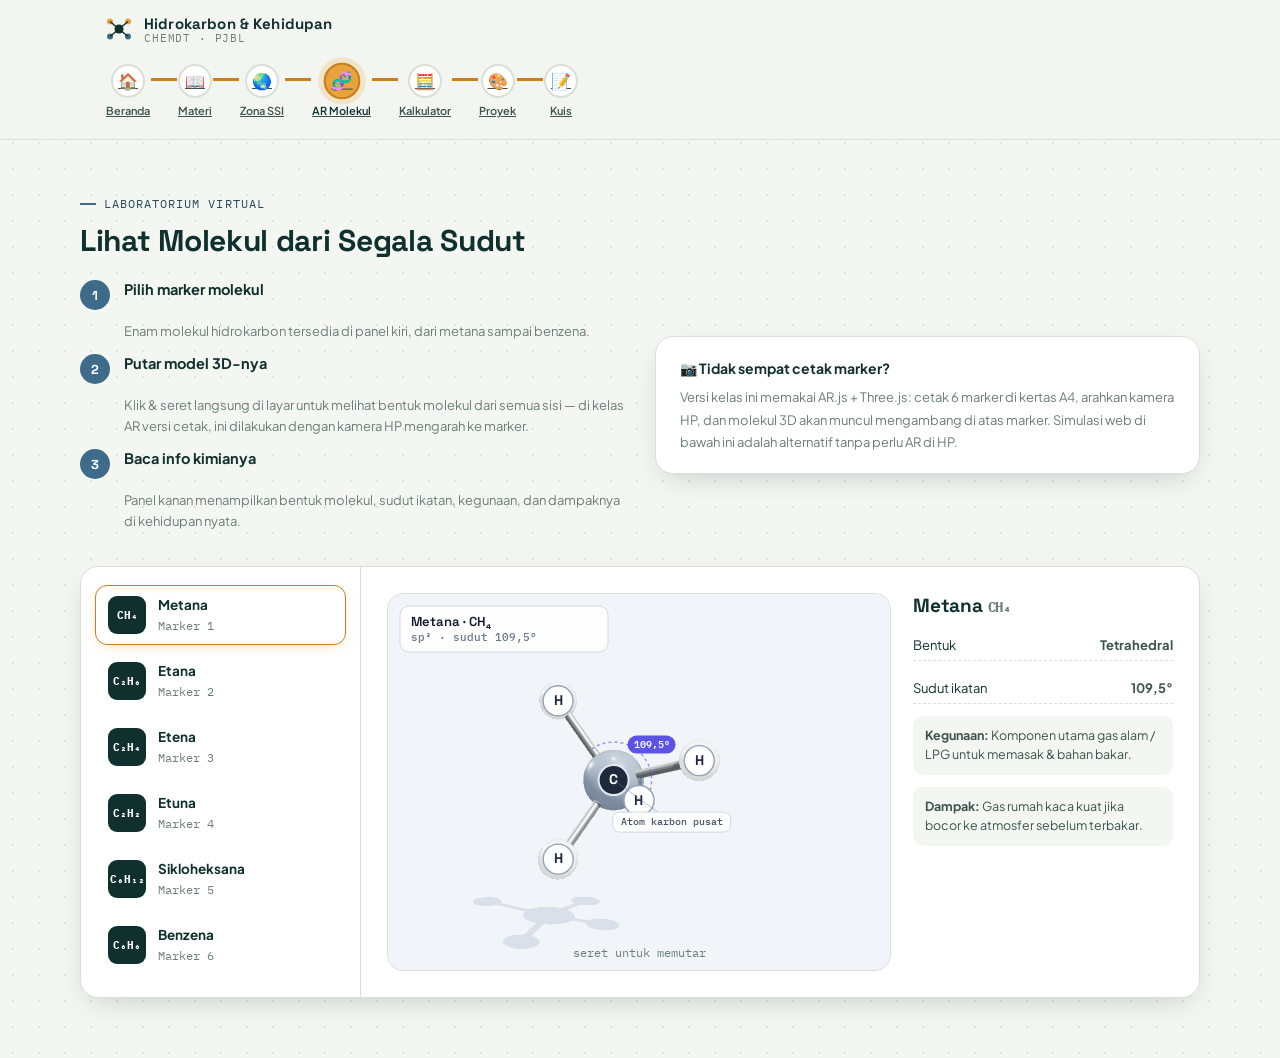
==== ar-molekul.html @ 7a9ce879 "Add files via upload" ====
<!DOCTYPE html>
<html lang="id">
<head>
<meta charset="UTF-8">
<meta name="viewport" content="width=device-width, initial-scale=1.0">
<title>AR Molekul — Hidrokarbon & Kehidupan — ChemDT-PjBL</title>
<link rel="preconnect" href="https://fonts.googleapis.com">
<link href="https://fonts.googleapis.com/css2?family=Space+Grotesk:wght@400;500;600;700&family=Plus+Jakarta+Sans:wght@400;500;600;700;800&family=IBM+Plex+Mono:wght@400;500;600&display=swap" rel="stylesheet">
<link rel="stylesheet" href="styles.css">
</head>
<body>
<header class="top">
  <div class="brand-row">
    <div class="brand">
      <svg viewBox="0 0 40 40"><circle cx="20" cy="20" r="6" fill="#10302E"/><circle cx="8" cy="10" r="4" fill="#E8A33D"/><circle cx="32" cy="10" r="4" fill="#E8A33D"/><circle cx="8" cy="30" r="4" fill="#3E6B8A"/><circle cx="32" cy="30" r="4" fill="#3E6B8A"/><line x1="20" y1="20" x2="8" y2="10" stroke="#10302E" stroke-width="2"/><line x1="20" y1="20" x2="32" y2="10" stroke="#10302E" stroke-width="2"/><line x1="20" y1="20" x2="8" y2="30" stroke="#10302E" stroke-width="2"/><line x1="20" y1="20" x2="32" y2="30" stroke="#10302E" stroke-width="2"/></svg>
      <div class="brand-text">
        <b>Hidrokarbon &amp; Kehidupan</b>
        <span>ChemDT · PjBL</span>
      </div>
    </div>
  </div>
  <nav class="chain" aria-label="Navigasi halaman"><div class="chain-track"><a class="chain-node" href="index-v7.html"><span class="atom" aria-hidden="true">🏠</span><span class="lbl">Beranda</span></a><div class="bond filled" aria-hidden="true"></div><a class="chain-node" href="materi.html"><span class="atom" aria-hidden="true">📖</span><span class="lbl">Materi</span></a><div class="bond filled" aria-hidden="true"></div><a class="chain-node" href="zona-ssi.html"><span class="atom" aria-hidden="true">🌏</span><span class="lbl">Zona SSI</span></a><div class="bond filled" aria-hidden="true"></div><a class="chain-node active" href="ar-molekul.html" aria-current="page"><span class="atom" aria-hidden="true">🧬</span><span class="lbl">AR Molekul</span></a><div class="bond filled" aria-hidden="true"></div><a class="chain-node" href="kalkulator.html"><span class="atom" aria-hidden="true">🧮</span><span class="lbl">Kalkulator</span></a><div class="bond filled" aria-hidden="true"></div><a class="chain-node" href="proyek.html"><span class="atom" aria-hidden="true">🎨</span><span class="lbl">Proyek</span></a><div class="bond filled" aria-hidden="true"></div><a class="chain-node" href="kuis.html"><span class="atom" aria-hidden="true">📝</span><span class="lbl">Kuis</span></a></div></nav>
</header>
<section class="view active" id="view-ar">
  <div class="wrap section-pad">
    <div class="eyebrow">Laboratorium virtual</div>
    <h2 style="font-size:30px;">Lihat Molekul dari Segala Sudut</h2>

    <div class="ar-intro">
      <div class="ar-steps">
        <div class="ar-step"><div class="n">1</div><div><b>Pilih marker molekul</b><br><span>Enam molekul hidrokarbon tersedia di panel kiri, dari metana sampai benzena.</span></div></div>
        <div class="ar-step"><div class="n">2</div><div><b>Putar model 3D-nya</b><br><span>Klik &amp; seret langsung di layar untuk melihat bentuk molekul dari semua sisi — di kelas AR versi cetak, ini dilakukan dengan kamera HP mengarah ke marker.</span></div></div>
        <div class="ar-step"><div class="n">3</div><div><b>Baca info kimianya</b><br><span>Panel kanan menampilkan bentuk molekul, sudut ikatan, kegunaan, dan dampaknya di kehidupan nyata.</span></div></div>
      </div>
      <div class="card" style="padding:20px 24px;">
        <b style="font-size:14px;">📷 Tidak sempat cetak marker?</b>
        <p style="font-size:13px; color:var(--muted); margin-top:8px; line-height:1.7;">Versi kelas ini memakai AR.js + Three.js: cetak 6 marker di kertas A4, arahkan kamera HP, dan molekul 3D akan muncul mengambang di atas marker. Simulasi web di bawah ini adalah alternatif tanpa perlu AR di HP.</p>
      </div>
    </div>

    <div class="card molecule-lab">
      <div class="marker-list" id="markerList"></div>
      <div class="lab-stage">
        <div class="viewer" id="viewer">
          <div class="mol-mount" id="moleculeMount"></div>
          <div class="viewer-hint">seret untuk memutar</div>
        </div>
        <div class="info-panel" id="infoPanel"></div>
      </div>
    </div>
  </div>
</section>
<script src="three.js"></script>
<script src="app.js"></script>
</body>
</html>
---- styles.css ----
:root{
    --ink:#10302E;
    --ink-soft:#3C534F;
    --paper:#F3F6F1;
    --paper-dot:rgba(16,48,46,0.10);
    --card:#FFFFFF;
    --amber:#E8A33D;
    --amber-deep:#C97F1E;
    --coral:#E1553F;
    --coral-deep:#B93B29;
    --leaf:#3F8F63;
    --leaf-deep:#2C6B48;
    --slate:#3E6B8A;
    --slate-deep:#274A61;
    --muted:#6C7E79;
    --line:#D9E0D6;
    --radius:18px;
    --shadow: 0 10px 30px -12px rgba(16,48,46,0.25);
    --disp: 'Space Grotesk', sans-serif;
    --body: 'Plus Jakarta Sans', sans-serif;
    --mono: 'IBM Plex Mono', monospace;
  }
  *{box-sizing:border-box;}
  html{scroll-behavior:smooth;}
  body{
    margin:0;
    font-family:var(--body);
    background:
      radial-gradient(circle, var(--paper-dot) 1.4px, transparent 1.4px) 0 0/26px 26px,
      var(--paper);
    color:var(--ink);
    -webkit-font-smoothing:antialiased;
  }
  h1,h2,h3,h4{font-family:var(--disp); margin:0; letter-spacing:-0.01em;}
  p{margin:0;}
  .mono{font-family:var(--mono);}
  a{color:inherit;}
  button{font-family:var(--body); cursor:pointer;}
  ::selection{background:var(--amber); color:var(--ink);}

  /* ---------- layout shells ---------- */
  .wrap{max-width:1120px; margin:0 auto; padding:0 24px;}
  .view{display:none; animation:fadeIn .5s ease;}
  .view.active{display:block;}
  @keyframes fadeIn{from{opacity:0; transform:translateY(8px);} to{opacity:1; transform:translateY(0);}}

  /* ---------- top bar / molecule-chain nav ---------- */
  header.top{
    position:sticky; top:0; z-index:50;
    background:rgba(243,246,241,0.9);
    backdrop-filter:blur(10px);
    border-bottom:1px solid var(--line);
  }
  .brand-row{
    max-width:1120px; margin:0 auto; padding:14px 24px 4px;
    display:flex; align-items:center; justify-content:space-between; gap:16px;
  }
  .brand{display:flex; align-items:center; gap:10px;}
  .brand svg{width:30px;height:30px;flex:none;}
  .brand-text{line-height:1.1;}
  .brand-text b{font-family:var(--disp); font-size:15px; letter-spacing:0.01em;}
  .brand-text span{display:block; font-size:10.5px; color:var(--muted); font-family:var(--mono); text-transform:uppercase; letter-spacing:.08em;}

  nav.chain{
    max-width:1120px; margin:0 auto; padding:6px 8px 12px;
    overflow-x:auto;
  }
  .chain-track{
    display:flex; align-items:center; min-width:max-content; padding:6px 16px;
  }
  .chain-node{
    display:flex; flex-direction:column; align-items:center; gap:6px;
    background:none; border:none; padding:4px 2px; position:relative; flex:none;
    color:var(--ink-soft);
  }
  .chain-node .atom{
    width:34px; height:34px; border-radius:50%;
    background:var(--card); border:2px solid var(--line);
    display:flex; align-items:center; justify-content:center;
    font-size:16px; line-height:1;
    transition:all .2s ease; color:var(--ink-soft);
  }
  .chain-node .lbl{font-size:11px; font-weight:600; white-space:nowrap;}
  .chain-node.active .atom{
    background:var(--amber); border-color:var(--amber-deep); color:var(--ink);
    box-shadow:0 0 0 5px rgba(232,163,61,0.22);
    transform:scale(1.08);
  }
  .chain-node.active .lbl{color:var(--ink);}
  .bond{
    width:26px; height:3px; background:var(--line); flex:none; margin:0 -1px 22px;
    position:relative;
  }
  .bond.filled{background:var(--amber-deep);}

  /* ---------- generic section bits ---------- */
  .eyebrow{
    font-family:var(--mono); font-size:11.5px; letter-spacing:.09em; text-transform:uppercase;
    color:var(--slate-deep); display:flex; align-items:center; gap:8px; margin-bottom:10px;
  }
  .eyebrow::before{content:""; width:16px; height:2px; background:var(--slate); display:inline-block;}
  .section-pad{padding:56px 0 20px;}
  .card{background:var(--card); border-radius:var(--radius); border:1px solid var(--line); box-shadow:var(--shadow);}
  .btn{
    display:inline-flex; align-items:center; gap:8px; border:none; border-radius:999px;
    padding:12px 22px; font-weight:700; font-size:14.5px; transition:transform .15s ease, box-shadow .15s ease;
  }
  .btn:hover{transform:translateY(-2px);}
  .btn-amber{background:var(--amber); color:var(--ink); box-shadow:0 6px 18px -6px rgba(232,163,61,0.6);}
  .btn-leaf{background:var(--leaf); color:#fff; box-shadow:0 6px 18px -6px rgba(63,143,99,0.55);}
  .btn-coral{background:var(--coral); color:#fff; box-shadow:0 6px 18px -6px rgba(225,85,63,0.5);}
  .btn-ghost{background:transparent; color:var(--ink); border:1.5px solid var(--line);}
  .btn-ghost:hover{border-color:var(--ink);}

  /* ================= BERANDA ================= */
  .hero{
    display:grid; grid-template-columns:1.1fr 0.9fr; gap:40px; align-items:center;
    padding:64px 0 30px;
  }
  .hero h1{font-size:44px; line-height:1.05; margin-bottom:18px;}
  .hero h1 em{font-style:normal; color:var(--leaf-deep); position:relative;}
  .hero p.lead{font-size:17px; color:var(--ink-soft); max-width:46ch; margin-bottom:26px;}
  .hero-ctas{display:flex; gap:12px; flex-wrap:wrap;}
  .hero-visual{
    position:relative; aspect-ratio:1/1; min-height:320px; width:100%; max-width:420px; margin:0 auto;
    background:radial-gradient(circle at 30% 25%, #fff, var(--paper) 70%);
    border-radius:28px; border:1px solid var(--line); box-shadow:var(--shadow);
    display:flex; align-items:center; justify-content:center; overflow:hidden;
  }
  .hero-visual svg{width:88%; height:88%;}
  .video-card{
    display:flex; gap:16px; align-items:center; margin-top:34px; padding:18px 20px;
    width:100%; text-align:left; color:var(--ink); background:var(--card);
    border:1px solid var(--line); cursor:pointer;
  }
  .play-btn{
    width:52px; height:52px; border-radius:50%; background:var(--ink); color:#fff; flex:none;
    display:flex; align-items:center; justify-content:center; transition:transform .2s;
  }
  .video-card:hover .play-btn{transform:scale(1.08);}
  .video-card b{font-size:15.5px;}
  .video-card span{font-size:13px; color:var(--muted);}
  .video-dialog{
    width:min(900px, calc(100% - 32px)); max-width:none; max-height:calc(100% - 32px);
    padding:18px; border:1px solid var(--line); border-radius:16px;
    background:var(--card); color:var(--ink); box-shadow:var(--shadow);
  }
  .video-dialog::backdrop{background:rgba(16,48,46,.78); backdrop-filter:blur(4px);}
  .video-dialog-head{display:flex; justify-content:space-between; align-items:center; gap:16px; margin-bottom:14px;}
  .video-dialog-head b{font-family:var(--disp); font-size:16px;}
  .video-dialog-close{padding:8px 12px; border:1px solid var(--line); border-radius:8px; background:var(--paper); color:var(--ink); font-weight:700;}
  .video-dialog video{display:block; width:100%; max-height:calc(100vh - 120px); aspect-ratio:16/9; background:#101412; border-radius:10px;}

  .intro-grid{display:grid; grid-template-columns:repeat(3,1fr); gap:18px; margin:44px 0;}
  .intro-card{padding:24px; cursor:pointer; transition:transform .18s ease, box-shadow .18s ease;}
  .intro-card:hover{transform:translateY(-4px);}
  .intro-card .ic{width:42px;height:42px; border-radius:12px; display:flex;align-items:center;justify-content:center; margin-bottom:14px;}
  .intro-card h3{font-size:17px; margin-bottom:6px;}
  .intro-card p{font-size:13.5px; color:var(--muted); line-height:1.5;}

  .stats-row{
    display:grid; grid-template-columns:repeat(3,1fr); gap:18px; margin:14px 0 50px;
  }
  .stat{padding:26px 22px; text-align:left;}
  .stat b{font-family:var(--disp); font-size:34px; display:block; color:var(--coral-deep);}
  .stat span{font-size:13px; color:var(--muted);}

  footer.site{
    background:var(--ink); color:#EAF1EC; padding:40px 0; margin-top:40px; border-radius:24px 24px 0 0;
  }
  footer.site .wrap{display:flex; justify-content:space-between; align-items:center; flex-wrap:wrap; gap:14px;}
  footer.site a{font-size:13px; color:#B9CFC7; text-decoration:none;}
  footer.site .fmeta{font-size:12px; color:#7E9990; margin-top:4px;}

  /* ================= MATERI ================= */
  .materi-layout{display:grid; grid-template-columns:220px 1fr; gap:36px; align-items:start;}
  .materi-nav{position:sticky; top:130px; display:flex; flex-direction:column; gap:4px;}
  .materi-nav a{
    padding:9px 12px; border-radius:10px; font-size:13.5px; font-weight:600; color:var(--ink-soft);
    text-decoration:none; border-left:2px solid transparent;
  }
  .materi-nav a:hover{background:#fff; color:var(--ink);}
  .materi-block{padding:28px; margin-bottom:20px; scroll-margin-top:130px;}
  .materi-block h2{font-size:22px; margin-bottom:6px;}
  .materi-block .sub{color:var(--muted); font-size:14px; margin-bottom:18px;}
  .atom-demo{
    display:grid; grid-template-columns:200px 1fr; gap:26px; align-items:center;
  }
  .atomc-wrap{
    aspect-ratio:1/1; border-radius:16px; background:var(--paper); border:1px solid var(--line);
    display:flex; align-items:center; justify-content:center; perspective:600px;
  }
  .atomc-wrap svg{transform-style:preserve-3d; animation:spinY 9s linear infinite;}
  @keyframes spinY{from{transform:rotateY(0deg);} to{transform:rotateY(360deg);}}
  ul.trait{margin:0; padding-left:18px; font-size:14.5px; line-height:1.9; color:var(--ink-soft);}
  table.formula-table{width:100%; border-collapse:collapse; font-size:14px; margin-top:6px;}
  table.formula-table th, table.formula-table td{padding:10px 12px; border-bottom:1px solid var(--line); text-align:left;}
  table.formula-table th{font-family:var(--mono); font-size:11.5px; text-transform:uppercase; letter-spacing:.05em; color:var(--muted);}
  .formula-badge{
    display:inline-block; font-family:var(--mono); font-weight:600; font-size:15px;
    background:var(--paper); border:1px solid var(--line); border-radius:8px; padding:3px 9px;
  }
  .isomer-toggle{display:flex; gap:10px; margin-bottom:16px;}
  .isomer-toggle button{
    padding:9px 16px; border-radius:999px; border:1.5px solid var(--line); background:#fff; font-size:13.5px; font-weight:700;
  }
  .isomer-toggle button.active{background:var(--slate); color:#fff; border-color:var(--slate-deep);}
  .isomer-view{display:none; grid-template-columns:1fr 1fr; gap:20px; align-items:center;}
  .isomer-view.active{display:grid;}
  .isomer-chain{font-family:var(--mono); font-size:15px; background:var(--paper); border-radius:12px; padding:16px; text-align:center; border:1px solid var(--line);}
  .combustion-grid{display:grid; grid-template-columns:1fr 1fr; gap:16px;}
  .combustion-box{padding:18px; border-radius:14px; font-size:13.5px;}
  .combustion-box.good{background:#EAF6EE; border:1px solid #BFE3CC;}
  .combustion-box.bad{background:#FCEAE7; border:1px solid #F3C3BA;}
  .combustion-box b{display:block; margin-bottom:8px; font-size:14.5px;}
  .combustion-box .eqn{font-family:var(--mono); font-size:13px; display:block; margin-top:6px;}
  .mini-quiz{padding:22px 24px;}
  .mq-item{margin-bottom:16px;}
  .mq-item p.q{font-weight:700; font-size:14.5px; margin-bottom:10px;}
  .mq-opts{display:flex; flex-wrap:wrap; gap:8px;}
  .mq-opt{
    padding:8px 14px; border-radius:10px; border:1.5px solid var(--line); background:#fff; font-size:13px; font-weight:600;
  }
  .mq-opt.correct{background:#DFF3E4; border-color:var(--leaf);}
  .mq-opt.wrong{background:#FBE1DC; border-color:var(--coral);}

  /* ---------- materi: gambar, figur, 3D, kotak aktivitas ---------- */
  .materi-block h3{font-size:16.5px; margin:24px 0 8px;}
  .materi-block h3:first-of-type{margin-top:8px;}
  .materi-block p{font-size:14.5px; line-height:1.85; color:var(--ink-soft); margin-bottom:10px;}
  .materi-block p + p{margin-top:0;}
  .fig{
    background:var(--paper); border:1px solid var(--line); border-radius:14px;
    padding:16px 14px 12px; text-align:center; margin:14px 0;
  }
  .fig svg{max-width:100%; height:auto; display:block; margin:0 auto;}
  .fig .cap{
    font-family:var(--mono); font-size:11.5px; color:var(--muted);
    margin-top:10px; line-height:1.6;
  }
  .fig-grid{display:grid; grid-template-columns:repeat(auto-fit,minmax(210px,1fr)); gap:14px; margin:14px 0;}
  .fig-grid .fig{margin:0;}

  .mol3d{background:#fff; border:1px solid var(--line); border-radius:14px; overflow:hidden;}
  .mol3d .m3-frame{
    position:relative; aspect-ratio:4/3; background:
      radial-gradient(circle at 50% 32%, #FFFFFF 0%, #F1F5F8 55%, #E3EAEF 100%);
    display:flex; align-items:center; justify-content:center;
    cursor:grab; touch-action:none; overflow:hidden;
  }
  .mol3d .m3-frame:active{cursor:grabbing;}
  .mol-canvas{position:absolute; inset:0; width:100%; height:100%; display:block;}
  .mol-overlay{position:absolute; inset:0; pointer-events:none;}
  .mol-mount{position:absolute; inset:0; cursor:grab; touch-action:none;}
  .mol-mount:active{cursor:grabbing;}
  .hero-mol{position:absolute; inset:0;}
  .hero-visual svg.hero-orbit{position:absolute; inset:0; width:100%; height:100%; z-index:0;}
  .hero-visual .mol-mount{z-index:1;}
  .hero-badge{
    position:absolute; left:16px; bottom:16px; z-index:2; pointer-events:none;
    background:rgba(255,255,255,.88); border:1px solid var(--line); border-radius:12px;
    padding:8px 12px; line-height:1.35; backdrop-filter:blur(3px);
  }
  .hero-badge b{display:block; font-family:var(--disp); font-size:13px; color:var(--ink);}
  .hero-badge span{font-family:var(--mono); font-size:10px; color:var(--muted);}
  .hero-chip{
    position:absolute; z-index:2; pointer-events:none;
    font-family:var(--mono); font-size:10.5px; color:var(--ink-soft);
    background:rgba(255,255,255,.85); border:1px solid var(--line);
    border-radius:999px; padding:5px 11px;
  }
  .hero-chip.hc-1{top:18px; right:18px;}
  .hero-chip.hc-2{top:56px; right:34px;}
  .build-stamp{
    position:absolute; right:14px; bottom:12px; z-index:3; pointer-events:none;
    font-family:var(--mono); font-size:9px; color:var(--muted); opacity:.75;
  }
  .mol3d .m3-hint{
    position:absolute; bottom:7px; left:0; right:0; text-align:center;
    font-family:var(--mono); font-size:10px; color:var(--muted); pointer-events:none;
  }
  .mol3d .m3-spin{
    position:absolute; top:8px; right:8px; z-index:5;
    width:28px; height:28px; border-radius:50%; border:1px solid var(--line);
    background:rgba(255,255,255,.85); font-size:13px; line-height:1; color:var(--ink-soft);
  }
  .mol3d .m3-spin.off{opacity:.45;}
  .atom-sphere.Cl{background:radial-gradient(circle at 35% 30%, #7ED08F, #2C6B48);}
  .mol3d .m3-cap{
    padding:9px 12px; border-top:1px solid var(--line);
    font-size:12px; display:flex; justify-content:space-between; gap:8px; align-items:center;
  }
  .mol3d .m3-cap b{font-family:var(--disp);}
  .mol3d .m3-cap a{font-family:var(--mono); font-size:11px; color:var(--slate); text-decoration:none;}
  .mol3d .m3-cap a:hover{text-decoration:underline;}
  .mol-grid{display:grid; grid-template-columns:repeat(auto-fit,minmax(200px,1fr)); gap:14px; margin:14px 0;}
  .online-note{
    font-family:var(--mono); font-size:11px; color:var(--muted);
    background:var(--paper); border:1px dashed var(--line); border-radius:10px;
    padding:8px 12px; margin:10px 0 0;
  }

  .box{border-radius:14px; padding:16px 18px; margin:16px 0; font-size:14px; line-height:1.8;}
  .box .tag{
    display:inline-block; font-family:var(--disp); font-size:11.5px; font-weight:700;
    letter-spacing:.04em; text-transform:uppercase; color:#fff;
    padding:4px 12px; border-radius:999px; margin-bottom:10px;
  }
  .box.contoh{background:#EAF1F6; border:1px solid #C4D8E5;}
  .box.contoh .tag{background:var(--slate-deep);}
  .box.latihan{background:#FDF3E3; border:1px solid #F0D9AE;}
  .box.latihan .tag{background:var(--amber-deep);}
  .box.info{background:#EAF6EE; border:1px solid #BFE3CC;}
  .box.info .tag{background:var(--leaf-deep);}
  .box.diskusi{background:#FCEEEB; border:1px solid #F3CEC5;}
  .box.diskusi .tag{background:var(--coral-deep);}
  .box ol, .box ul{margin:6px 0 0; padding-left:20px;}
  .box li{margin-bottom:4px;}
  .box b.solve{display:block; margin-top:10px;}

  ol.rules{margin:8px 0 0; padding-left:20px; font-size:14.5px; line-height:1.85; color:var(--ink-soft);}
  ol.rules li{margin-bottom:7px;}
  ol.rules b{color:var(--ink);}
  .rx{
    font-family:var(--mono); font-size:13.5px; background:var(--paper);
    border:1px solid var(--line); border-radius:10px; padding:11px 14px;
    margin:10px 0; display:block; overflow-x:auto; white-space:nowrap;
  }
  .rx .lbl{color:var(--muted); font-size:11px; display:block; white-space:normal; margin-bottom:4px;}
  .tab-toggle{display:flex; gap:8px; flex-wrap:wrap; margin:14px 0 12px;}
  .tab-toggle button{
    padding:7px 14px; border-radius:999px; border:1.5px solid var(--line);
    background:#fff; font-size:12.5px; font-weight:600; color:var(--ink-soft);
  }
  .tab-toggle button.active{background:var(--slate); color:#fff; border-color:var(--slate-deep);}
  .tab-pane{display:none;}
  .tab-pane.active{display:block;}
  .two-col{display:grid; grid-template-columns:1fr 1fr; gap:16px; align-items:start;}
  .pill{
    display:inline-block; font-family:var(--mono); font-size:11px; padding:3px 9px;
    border-radius:999px; background:var(--paper); border:1px solid var(--line); color:var(--ink-soft);
    margin:0 4px 4px 0;
  }

  /* ================= ZONA SSI ================= */
  .case-grid{display:grid; grid-template-columns:repeat(3,1fr); gap:18px; margin:26px 0 10px;}
  .case-card{padding:0; overflow:hidden; cursor:pointer; transition:transform .18s ease;}
  .case-card:hover{transform:translateY(-4px);}
  .case-top{height:120px; display:flex; align-items:center; justify-content:center; font-size:40px;}
  .case-top.c1{background:linear-gradient(135deg,#1F3A44,#3E6B8A);}
  .case-top.c2{background:linear-gradient(135deg,#5C4A2E,#C97F1E);}
  .case-top.c3{background:linear-gradient(135deg,#274A2E,#3F8F63);}
  .case-body{padding:18px 20px;}
  .case-body b{font-size:14px; font-family:var(--mono); color:var(--muted); text-transform:uppercase; letter-spacing:.04em;}
  .case-body h3{font-size:17px; margin:6px 0 8px;}
  .case-body p{font-size:13.5px; color:var(--muted);}

  .case-detail{display:none; padding:32px; margin-top:8px;}
  .case-detail.active{display:block; animation:fadeIn .4s ease;}
  .case-detail h2{font-size:24px; margin-bottom:4px;}
  .case-detail .kicker{font-size:13px; color:var(--muted); margin-bottom:20px;}
  .fact-grid{display:grid; grid-template-columns:repeat(auto-fit,minmax(150px,1fr)); gap:12px; margin:18px 0 22px;}
  .fact{background:var(--paper); border-radius:12px; padding:14px 16px; border:1px solid var(--line);}
  .fact b{display:block; font-size:20px; font-family:var(--disp);}
  .fact span{font-size:12px; color:var(--muted);}
  .kimia-box{background:#EFF4F0; border:1px dashed var(--slate); border-radius:14px; padding:18px 20px; font-size:14px; line-height:1.75; margin:18px 0;}
  .kimia-box .eqn{font-family:var(--mono); display:block; margin:6px 0; font-size:14.5px; color:var(--slate-deep);}
  .dilema-grid{display:grid; grid-template-columns:repeat(3,1fr); gap:14px; margin:16px 0 22px;}
  .dilema-card{background:#fff; border:1px solid var(--line); border-radius:14px; padding:16px; font-size:13.5px;}
  .dilema-card b{display:block; font-family:var(--disp); font-size:13px; color:var(--coral-deep); margin-bottom:6px;}
  .forum-box textarea{
    width:100%; min-height:80px; border-radius:12px; border:1.5px solid var(--line); padding:12px 14px; font-family:var(--body); font-size:14px; resize:vertical;
  }
  .forum-list{margin-top:14px; display:flex; flex-direction:column; gap:10px;}
  .forum-item{background:var(--paper); border-radius:12px; padding:12px 14px; font-size:13.5px;}
  .forum-item b{font-size:12.5px; color:var(--slate-deep); display:block; margin-bottom:3px;}

  /* ================= ZONA SSI: MEDIA BERITA ================= */
  .ssi-media{--ssi-accent:var(--coral);--ssi-accent-ink:var(--coral-deep);--ssi-tint:#FCEAE7;}
  .ssi-media .wrap{max-width:1000px;}
  .ssi-lead-band{background:var(--ink); color:#EAF1EC; padding:44px 0 30px;}
  .ssi-kicker,.ssi-eyebrow{font-family:var(--mono); font-size:11px; text-transform:uppercase; letter-spacing:.07em;}
  .ssi-kicker{color:#B9CFC7; margin-bottom:12px;}
  .ssi-lead-band h1{font-size:clamp(28px, 4vw, 40px); line-height:1.14; max-width:800px; margin:0 0 12px;}
  .ssi-deck{font-size:16px; line-height:1.7; color:#D1DED8; max-width:680px;}
  .ssi-topic-nav{display:flex; margin-top:28px; border-top:1px solid rgba(234,241,236,.22);}
  .ssi-topic-nav a{flex:1; padding:14px 12px 0 0; color:#D1DED8; text-decoration:none; font-size:13px; border-right:1px solid rgba(234,241,236,.22);}
  .ssi-topic-nav a+a{padding-left:16px;}
  .ssi-topic-nav a:last-child{border:0;}
  .ssi-topic-nav a span{display:block; color:var(--amber); font-family:var(--mono); font-size:11px; margin-bottom:3px;}
  .ssi-topic-nav a:hover{color:#fff;}
  .ssi-intro{padding-top:32px; padding-bottom:8px;}
  .ssi-intro p{max-width:760px; font-size:16px; line-height:1.8; color:var(--ink-soft);}
  .ssi-topic{--ssi-accent:var(--coral);--ssi-accent-ink:var(--coral-deep);--ssi-tint:#FCEAE7; padding:42px 0 24px; scroll-margin-top:120px;}
  .ssi-topic.ssi-fuel{--ssi-accent:var(--slate);--ssi-accent-ink:var(--slate-deep);--ssi-tint:#EFF4F5;}
  .ssi-topic.ssi-plastic{--ssi-accent:var(--leaf);--ssi-accent-ink:var(--leaf-deep);--ssi-tint:#EAF6EE;}
  .ssi-topic-head{display:flex; align-items:center; gap:16px; border-bottom:2px solid var(--ssi-accent); padding-bottom:18px; margin-bottom:24px;}
  .ssi-topic-mark{width:42px; aspect-ratio:1; border-radius:50%; background:var(--ssi-tint); color:var(--ssi-accent-ink); display:grid; place-items:center; font-family:var(--mono); font-size:12px; font-weight:700; flex:none;}
  .ssi-eyebrow{color:var(--ssi-accent-ink); margin:0 0 6px;}
  .ssi-topic-head h2{font-size:27px; color:var(--ssi-accent-ink);}
  .ssi-photo{max-width:760px; margin:0 0 24px;}
  .ssi-photo img{display:block; width:100%; max-height:430px; object-fit:cover; border-radius:12px; background:var(--line);}
  .ssi-photo figcaption{font-size:12px; color:var(--muted); margin-top:8px; line-height:1.6;}
  .ssi-photo figcaption a{color:var(--slate-deep);}
  .ssi-stats{display:grid; grid-template-columns:repeat(4,minmax(0,1fr)); border-top:1px solid var(--line); border-bottom:1px solid var(--line); margin:0 0 28px;}
  .ssi-stats div{padding:16px 14px; border-right:1px solid var(--line);}
  .ssi-stats div:first-child{padding-left:0;}
  .ssi-stats div:last-child{border:0;}
  .ssi-stats b{display:block; color:var(--ssi-accent-ink); font-family:var(--disp); font-size:24px; line-height:1.2;}
  .ssi-stats span{display:block; color:var(--muted); font-size:12px; line-height:1.5; margin-top:6px;}
  .ssi-lede{max-width:760px; font-family:var(--disp); font-size:19px; font-weight:600; line-height:1.5; margin:0 0 14px;}
  .ssi-copy{max-width:760px; color:var(--ink-soft); font-size:14.5px; line-height:1.85; margin:0 0 12px;}
  .ssi-bars{max-width:650px; margin:26px 0 30px;}
  .ssi-bar-label{display:flex; justify-content:space-between; gap:16px; color:var(--ink-soft); font-size:12.5px; margin:12px 0 5px;}
  .ssi-bar-label b{font-family:var(--mono); color:var(--ssi-accent-ink); white-space:nowrap;}
  .ssi-bar{height:9px; background:var(--line); border-radius:99px; overflow:hidden;}
  .ssi-bar i{display:block; height:100%; background:var(--ssi-accent); border-radius:inherit;}
  .ssi-chem{max-width:760px; padding:20px 22px; margin:24px 0; background:var(--ssi-tint); border-left:4px solid var(--ssi-accent);}
  .ssi-chem h3,.ssi-discussion h3{font-size:15px; margin:0 0 10px; color:var(--ssi-accent-ink);}
  .ssi-chem ul{margin:0; padding-left:19px; font-size:13.5px; line-height:1.75;}
  .ssi-chem li+li{margin-top:6px;}
  .ssi-debate{max-width:760px; display:grid; grid-template-columns:1fr 1fr; gap:1px; background:var(--line); margin:26px 0; border:1px solid var(--line);}
  .ssi-debate>div{background:var(--card); padding:17px 19px;}
  .ssi-debate h3{font-family:var(--body); font-size:13px; margin:0 0 6px; color:var(--ssi-accent-ink);}
  .ssi-debate p{font-size:13px; line-height:1.7; color:var(--ink-soft);}
  .ssi-discussion{max-width:760px; margin:26px 0;}
  .ssi-discussion h3{color:var(--ink);}
  .ssi-discussion ol{padding-left:20px; margin:0;}
  .ssi-discussion li{font-size:13.5px; line-height:1.75; margin:0 0 8px; color:var(--ink-soft);}
  .ssi-sources{max-width:760px; margin:26px 0 6px;}
  .ssi-sources h3{font-family:var(--mono); font-size:10.5px; color:var(--muted); text-transform:uppercase; margin:0 0 8px;}
  .ssi-sources a{display:block; padding:9px 0; border-top:1px solid var(--line); text-decoration:none; font-size:13px; color:var(--slate-deep);}
  .ssi-sources a:hover{text-decoration:underline;}
  .ssi-sources a span{display:block; color:var(--muted); font-size:11px; margin-top:2px;}
  .ssi-rule{border:0; border-top:1px solid var(--line); margin:20px 0 0;}
  .ssi-footer{margin-top:28px; padding:32px 0 44px; background:#E8EEE8;}
  .ssi-footer h2{font-size:20px; margin-bottom:8px;}
  .ssi-footer p,.ssi-footer ol{max-width:720px; color:var(--ink-soft); font-size:13.5px; line-height:1.75;}
  .ssi-footer ol{padding-left:20px; margin-bottom:0;}

  /* ================= AR / MOLEKUL ================= */
  .ar-intro{display:grid; grid-template-columns:1fr 1fr; gap:30px; align-items:center; margin:20px 0 36px;}
  .ar-steps{display:flex; flex-direction:column; gap:14px;}
  .ar-step{display:flex; gap:14px; align-items:flex-start;}
  .ar-step .n{
    width:30px;height:30px;border-radius:50%; background:var(--slate); color:#fff; flex:none;
    display:flex; align-items:center; justify-content:center; font-family:var(--disp); font-size:13px; font-weight:700;
  }
  .ar-step b{font-size:14.5px; display:block;}
  .ar-step span{font-size:13px; color:var(--muted);}

  .molecule-lab{display:grid; grid-template-columns:280px 1fr; gap:0; overflow:hidden; margin-bottom:40px;}
  .marker-list{border-right:1px solid var(--line); padding:18px 14px; display:flex; flex-direction:column; gap:6px; max-height:560px; overflow:auto;}
  .marker-item{
    display:flex; align-items:center; gap:12px; padding:10px 12px; border-radius:12px; border:1.5px solid transparent;
    background:transparent;
  }
  .marker-item:hover{background:var(--paper);}
  .marker-item.active{background:#fff; border-color:var(--amber-deep); box-shadow:0 4px 14px -6px rgba(232,163,61,0.5);}
  .marker-item .mk{
    width:38px;height:38px; border-radius:9px; background:var(--ink); color:#fff; display:flex; align-items:center;
    justify-content:center; font-family:var(--mono); font-size:11px; font-weight:700; flex:none;
  }
  .marker-item b{font-size:13.5px; display:block;}
  .marker-item span{font-size:11.5px; color:var(--muted); font-family:var(--mono);}

  .lab-stage{padding:26px; display:grid; grid-template-columns:1fr 260px; gap:22px;}
  .viewer{
    aspect-ratio:4/3; border-radius:16px; background:radial-gradient(circle at 50% 40%, #EFF4EC, #E2ECE0 75%);
    border:1px solid var(--line); position:relative; overflow:hidden; cursor:grab;
  }
  .viewer:active{cursor:grabbing;}
  .scene{position:absolute; inset:0; display:flex; align-items:center; justify-content:center; perspective:900px;}
  .molecule-inner{transform-style:preserve-3d; position:relative; width:1px; height:1px;}
  .atom-sphere{
    position:absolute; top:50%; left:50%; border-radius:50%; transform-style:preserve-3d;
    box-shadow:inset -6px -7px 14px rgba(0,0,0,0.35), inset 3px 3px 8px rgba(255,255,255,0.28), 0 6px 14px rgba(16,48,46,0.22);
  }
  .atom-sphere.C{background:radial-gradient(circle at 32% 26%, #8595AB 0%, #4A5A70 38%, #26303F 78%, #161D27 100%);}
  .atom-sphere.H{background:radial-gradient(circle at 32% 26%, #ffffff 0%, #F0F3F5 40%, #C2CCD4 80%, #A6B2BC 100%);}
  .atom-sphere.Cl{background:radial-gradient(circle at 32% 26%, #B9EBC4 0%, #6DC488 40%, #35875A 80%, #22603F 100%);}
  .atom-label{
    position:absolute; inset:0; display:flex; align-items:center; justify-content:center;
    font-family:var(--disp); font-weight:700; letter-spacing:.02em; pointer-events:none;
  }
  .atom-sphere.C > .atom-label, .atom-sphere.Cl > .atom-label{color:rgba(255,255,255,.92); text-shadow:0 1px 2px rgba(0,0,0,.4);}
  .atom-sphere.H > .atom-label{color:#5A6874;}
  .bond-rod{
    position:absolute; top:50%; left:50%; border-radius:6px;
    background:linear-gradient(180deg,#E3E9EE 0%, #B4C0CA 28%, #7F8D9A 70%, #5A6773 100%);
    box-shadow:0 1px 3px rgba(16,48,46,.18);
  }
  .m3-chip{
    position:absolute; top:8px; left:8px; z-index:4; text-align:left;
    background:rgba(255,255,255,.9); border:1px solid var(--line); border-radius:10px;
    padding:6px 10px; line-height:1.35; pointer-events:none; backdrop-filter:blur(3px);
  }
  .m3-chip b{display:block; font-family:var(--disp); font-size:12px; color:var(--ink);}
  .m3-chip span{font-family:var(--mono); font-size:9.5px; color:var(--muted);}
  .m3-stats{
    display:flex; border-top:1px solid var(--line); background:var(--paper);
  }
  .m3-stats div{
    flex:1; padding:7px 8px; text-align:center; border-right:1px solid var(--line);
  }
  .m3-stats div:last-child{border-right:none;}
  .m3-stats .k{display:block; font-family:var(--mono); font-size:8.5px; letter-spacing:.08em; text-transform:uppercase; color:var(--muted);}
  .m3-stats .v{font-family:var(--disp); font-size:10.5px; font-weight:700; color:var(--ink); line-height:1.3;}
  .viewer-hint{position:absolute; bottom:10px; left:0; right:0; text-align:center; font-size:11.5px; color:var(--muted); font-family:var(--mono);}
  .info-panel{display:flex; flex-direction:column; gap:12px;}
  .info-panel h3{font-size:19px;}
  .info-row{font-size:13px; display:flex; justify-content:space-between; border-bottom:1px dashed var(--line); padding:7px 0;}
  .info-row b{color:var(--ink-soft);}
  .info-tag{background:var(--paper); border-radius:10px; padding:10px 12px; font-size:12.5px; color:var(--ink-soft); line-height:1.55;}

  /* ================= KALKULATOR ================= */
  .calc-layout{display:grid; grid-template-columns:1fr 1fr; gap:30px; align-items:start; margin:26px 0 40px;}
  .calc-card{padding:28px;}
  .field{margin-bottom:18px;}
  .field label{font-size:13px; font-weight:700; display:block; margin-bottom:8px;}
  .radio-list{display:flex; flex-direction:column; gap:8px;}
  .radio-opt{
    display:flex; align-items:center; gap:10px; padding:10px 12px; border-radius:12px; border:1.5px solid var(--line);
    font-size:13.5px; cursor:pointer;
  }
  .radio-opt.sel{border-color:var(--slate); background:#EFF4F5;}
  .radio-opt input{accent-color:var(--slate);}
  .radio-opt span.f{margin-left:auto; font-family:var(--mono); color:var(--muted); font-size:12px;}
  .num-input{
    width:100%; padding:11px 13px; border-radius:12px; border:1.5px solid var(--line); font-size:14px; font-family:var(--body);
  }
  .result-card{padding:28px; background:linear-gradient(160deg,#EAF6EE,#F3F6F1);}
  .result-card.empty{display:flex; align-items:center; justify-content:center; text-align:center; color:var(--muted); font-size:14px; min-height:260px;}
  .result-big{display:grid; grid-template-columns:1fr 1fr; gap:14px; margin:18px 0;}
  .result-num{background:#fff; border-radius:14px; padding:16px; text-align:center;}
  .result-num b{display:block; font-family:var(--disp); font-size:26px; color:var(--leaf-deep);}
  .result-num span{font-size:12px; color:var(--muted);}
  .tree-line{display:flex; align-items:center; gap:10px; background:#fff; border-radius:14px; padding:14px 16px; margin-bottom:16px;}
  .rekom{font-size:13.5px; line-height:1.9;}
  .challenge-box{padding:24px 26px; display:flex; justify-content:space-between; align-items:center; gap:20px; flex-wrap:wrap; background:linear-gradient(120deg,#10302E,#274A2E); color:#EAF1EC;}
  .challenge-box p{color:#B9CFC7; font-size:13.5px; margin-top:4px;}

  /* ================= PROYEK ================= */
  .proyek-grid{display:grid; grid-template-columns:repeat(3,1fr); gap:18px; margin:26px 0;}
  .proyek-card{padding:22px; cursor:pointer;}
  .proyek-card b.dur{font-family:var(--mono); font-size:11.5px; color:var(--slate-deep); text-transform:uppercase;}
  .proyek-card h3{font-size:16.5px; margin:8px 0 6px;}
  .proyek-card p{font-size:13px; color:var(--muted);}
  .guide-detail{display:none; padding:30px; margin-bottom:20px;}
  .guide-detail.active{display:block;}
  .guide-steps{counter-reset:g; margin:18px 0;}
  .guide-steps li{list-style:none; counter-increment:g; display:flex; gap:14px; margin-bottom:12px; font-size:14px;}
  .guide-steps li::before{
    content:counter(g); width:26px; height:26px; border-radius:50%; background:var(--amber); color:var(--ink);
    display:flex; align-items:center; justify-content:center; font-weight:700; font-size:12.5px; flex:none;
  }
  table.rubrik{width:100%; border-collapse:collapse; font-size:13.5px; margin-top:10px;}
  table.rubrik th, table.rubrik td{border:1px solid var(--line); padding:9px 12px; text-align:left;}
  table.rubrik th{background:var(--paper); font-family:var(--mono); font-size:11.5px; text-transform:uppercase;}
  .timeline{display:flex; gap:8px; margin-top:14px; flex-wrap:wrap;}
  .tl-item{flex:1; min-width:90px; background:var(--paper); border-radius:12px; padding:12px; text-align:center; border:1px solid var(--line);}
  .tl-item b{display:block; font-size:12px; font-family:var(--mono); color:var(--slate-deep);}
  .tl-item span{font-size:12px; color:var(--ink-soft);}

  /* ================= KUIS ================= */
  .quiz-shell{padding:30px; margin:26px 0 40px;}
  .quiz-progress{height:6px; background:var(--line); border-radius:99px; overflow:hidden; margin-bottom:22px;}
  .quiz-progress i{display:block; height:100%; background:var(--amber-deep); width:0%; transition:width .3s ease;}
  .quiz-q{font-size:17px; font-weight:700; margin-bottom:16px;}
  .quiz-opts{display:flex; flex-direction:column; gap:10px; margin-bottom:20px;}
  .quiz-opt{
    text-align:left; padding:13px 16px; border-radius:12px; border:1.5px solid var(--line); background:#fff; font-size:14px;
  }
  .quiz-opt:hover{border-color:var(--slate);}
  .quiz-opt.correct{background:#DFF3E4; border-color:var(--leaf); font-weight:700;}
  .quiz-opt.wrong{background:#FBE1DC; border-color:var(--coral); font-weight:700;}
  .quiz-feedback{font-size:13.5px; padding:12px 14px; border-radius:10px; background:var(--paper); margin-bottom:16px; display:none;}
  .quiz-nav{display:flex; justify-content:space-between; align-items:center;}
  .quiz-result{text-align:center; padding:20px 0;}
  .quiz-result b{font-family:var(--disp); font-size:46px; display:block; color:var(--leaf-deep);}
  .essay-box{padding:26px; margin-top:0;}
  .essay-item{margin-bottom:18px;}
  .essay-item p{font-weight:700; font-size:14px; margin-bottom:8px;}

  @media(max-width:860px){
    .hero{grid-template-columns:1fr;}
    .hero h1{font-size:32px;}
    .intro-grid, .stats-row, .case-grid, .proyek-grid{grid-template-columns:1fr;}
    .materi-layout{grid-template-columns:1fr;}
    .materi-nav{position:static; flex-direction:row; flex-wrap:wrap;}
    .atom-demo, .calc-layout, .lab-stage, .molecule-lab, .ar-intro, .isomer-view, .dilema-grid, .combustion-grid{grid-template-columns:1fr;}
    .marker-list{max-height:none;}
  }
  @media(max-width:700px){
    .ssi-topic-nav{flex-direction:column;}
    .ssi-topic-nav a,.ssi-topic-nav a+a{padding:10px 0; border-right:0; border-bottom:1px solid rgba(234,241,236,.22);}
    .ssi-topic-nav a:last-child{border-bottom:0;}
    .ssi-stats{grid-template-columns:1fr 1fr;}
    .ssi-stats div:nth-child(2){border-right:0;}
    .ssi-stats div:nth-child(3),.ssi-stats div:nth-child(4){border-top:1px solid var(--line);}
    .ssi-topic-head h2{font-size:22px;}
    .ssi-topic-mark{width:36px;}
  }
  @media(max-width:520px){
    .ssi-debate{grid-template-columns:1fr;}
    .ssi-debate>div+div{border-top:1px solid var(--line);}
    .ssi-topic{padding-top:30px;}
    .ssi-stats div{padding:13px 10px;}
    .ssi-stats b{font-size:20px;}
  }
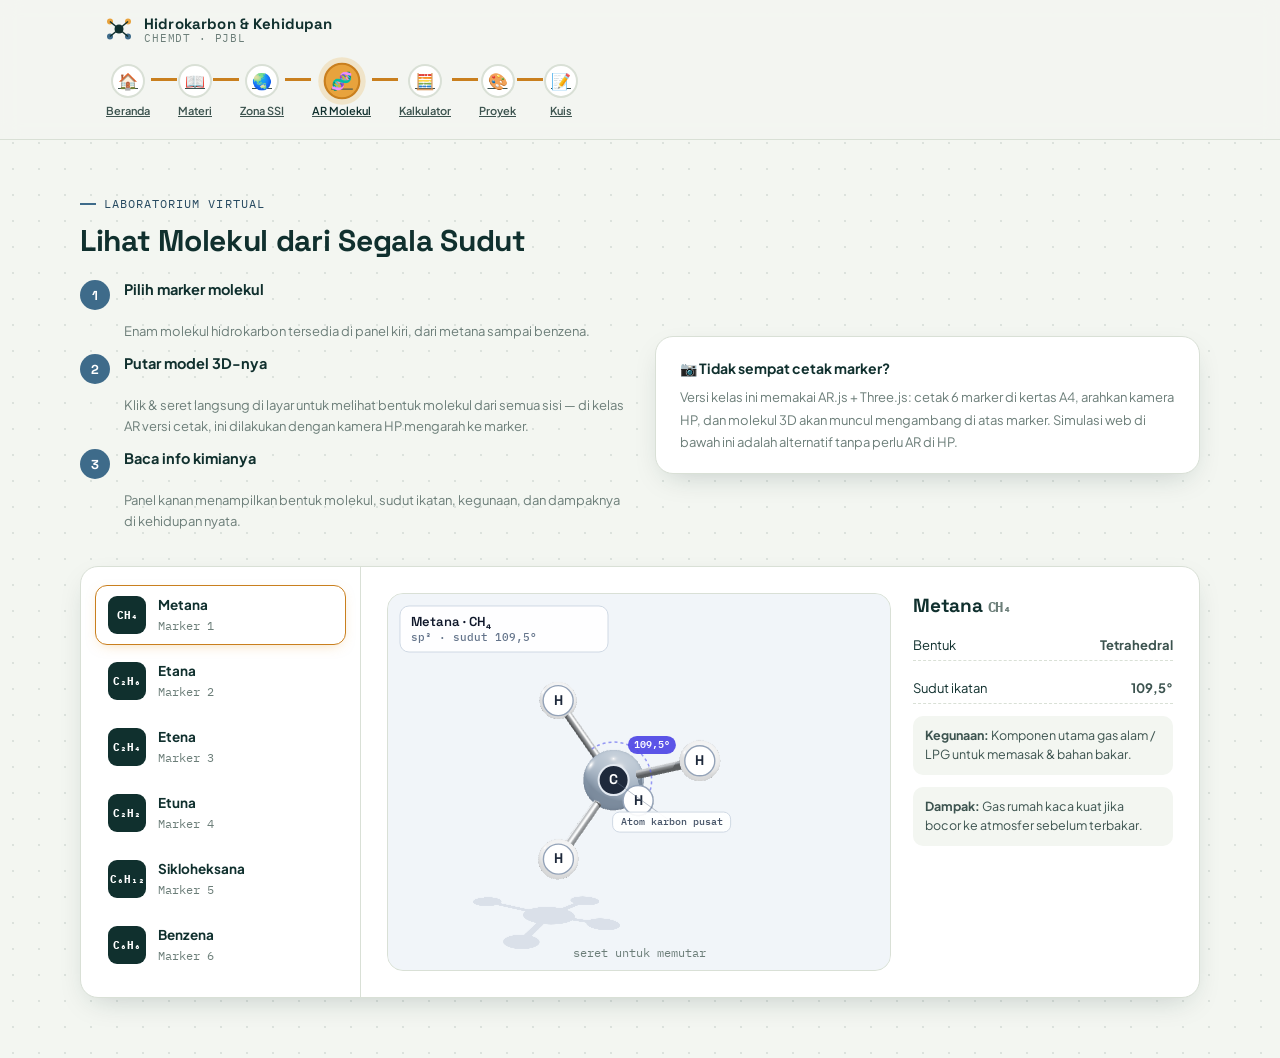
==== commit c1bd67fd: "Update navigation links in ar-molekul.html" ====
--- a/ar-molekul.html
+++ b/ar-molekul.html
@@ -19,7 +19,7 @@
       </div>
     </div>
   </div>
-  <nav class="chain" aria-label="Navigasi halaman"><div class="chain-track"><a class="chain-node" href="index-v7.html"><span class="atom" aria-hidden="true">🏠</span><span class="lbl">Beranda</span></a><div class="bond filled" aria-hidden="true"></div><a class="chain-node" href="materi.html"><span class="atom" aria-hidden="true">📖</span><span class="lbl">Materi</span></a><div class="bond filled" aria-hidden="true"></div><a class="chain-node" href="zona-ssi.html"><span class="atom" aria-hidden="true">🌏</span><span class="lbl">Zona SSI</span></a><div class="bond filled" aria-hidden="true"></div><a class="chain-node active" href="ar-molekul.html" aria-current="page"><span class="atom" aria-hidden="true">🧬</span><span class="lbl">AR Molekul</span></a><div class="bond filled" aria-hidden="true"></div><a class="chain-node" href="kalkulator.html"><span class="atom" aria-hidden="true">🧮</span><span class="lbl">Kalkulator</span></a><div class="bond filled" aria-hidden="true"></div><a class="chain-node" href="proyek.html"><span class="atom" aria-hidden="true">🎨</span><span class="lbl">Proyek</span></a><div class="bond filled" aria-hidden="true"></div><a class="chain-node" href="kuis.html"><span class="atom" aria-hidden="true">📝</span><span class="lbl">Kuis</span></a></div></nav>
+  <nav class="chain" aria-label="Navigasi halaman"><div class="chain-track"><a class="chain-node" href="index.html"><span class="atom" aria-hidden="true">🏠</span><span class="lbl">Beranda</span></a><div class="bond filled" aria-hidden="true"></div><a class="chain-node" href="materi.html"><span class="atom" aria-hidden="true">📖</span><span class="lbl">Materi</span></a><div class="bond filled" aria-hidden="true"></div><a class="chain-node" href="zona-ssi.html"><span class="atom" aria-hidden="true">🌏</span><span class="lbl">Zona SSI</span></a><div class="bond filled" aria-hidden="true"></div><a class="chain-node active" href="ar-molekul.html" aria-current="page"><span class="atom" aria-hidden="true">🧬</span><span class="lbl">AR Molekul</span></a><div class="bond filled" aria-hidden="true"></div><a class="chain-node" href="kalkulator.html"><span class="atom" aria-hidden="true">🧮</span><span class="lbl">Kalkulator</span></a><div class="bond filled" aria-hidden="true"></div><a class="chain-node" href="proyek.html"><span class="atom" aria-hidden="true">🎨</span><span class="lbl">Proyek</span></a><div class="bond filled" aria-hidden="true"></div><a class="chain-node" href="kuis.html"><span class="atom" aria-hidden="true">📝</span><span class="lbl">Kuis</span></a></div></nav>
 </header>
 <section class="view active" id="view-ar">
   <div class="wrap section-pad">
